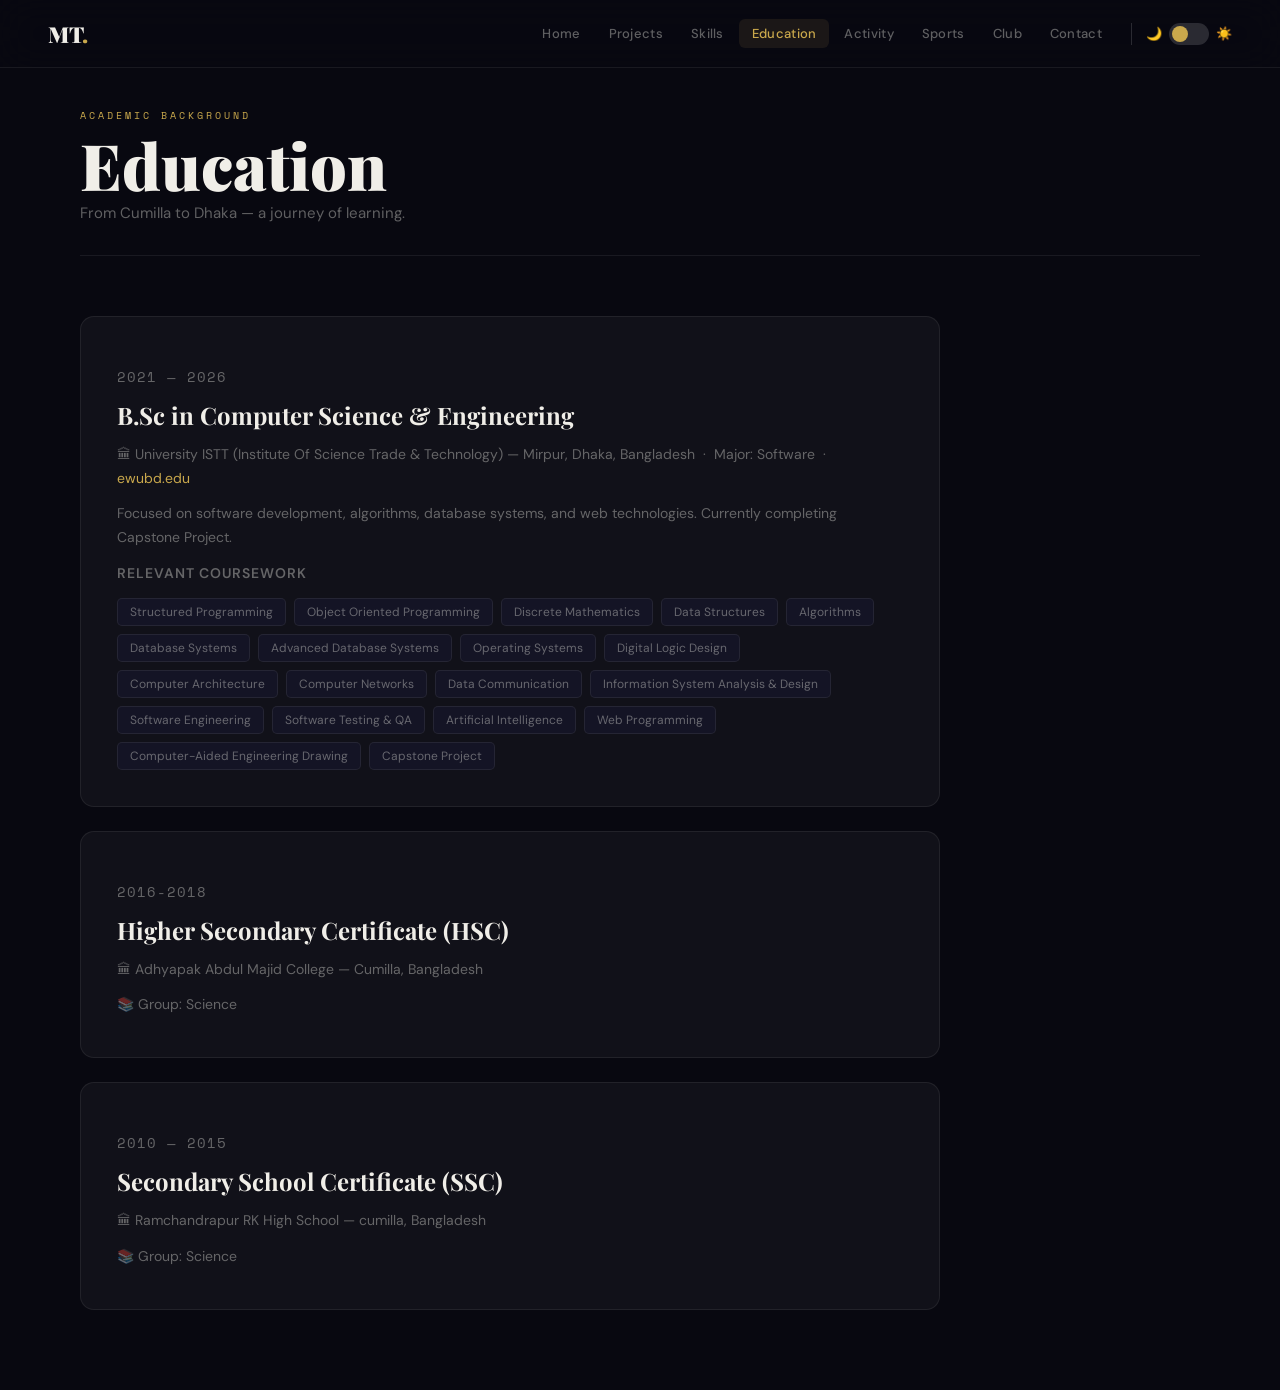
==== education.html @ 7c462a5c "first commit" ====
<!DOCTYPE html>
<html lang="en">
<head>
  <meta charset="UTF-8"/>
  <meta name="viewport" content="width=device-width, initial-scale=1.0"/>
  <title>Education | Mahir Tajwar</title>
  <link rel="stylesheet" href="style.css"/>
</head>
<body>

<header class="navbar">
  <a href="index.html" class="logo">MT<span>.</span></a>
  <nav id="navLinks" class="nav-links">
    <a href="index.html">Home</a>
    <a href="projects.html">Projects</a>
    <a href="skills.html">Skills</a>
    <a href="education.html">Education</a>
    <a href="activity.html">Activity</a>
    <a href="sport.html">Sports</a>
    <a href="club.html">Club</a>
    <a href="contact.html">Contact</a>
    <div class="theme-wrap">
      <span class="theme-label">🌙</span>
      <button class="theme-toggle" id="themeToggle" aria-label="Toggle theme"></button>
      <span class="theme-label">☀️</span>
    </div>
  </nav>
  <button class="menu-btn" id="menuBtn" type="button">☰</button>
</header>

<main class="page-wrap">
  <div class="pg-head">
    <div class="pg-title-block">
      <p class="pg-label">Academic Background</p>
      <h1 class="pg-title">Education</h1>
      <p class="pg-sub">From Cumilla to Dhaka — a journey of learning.</p>
    </div>
  </div>

  <div class="edu-list">

    <div class="edu-card">
      <p class="edu-year">2021 — 2026</p>
      <h3>B.Sc in Computer Science &amp; Engineering</h3>
      <p class="edu-where">🏛  University ISTT (Institute Of Science Trade & Technology) — Mirpur, Dhaka, Bangladesh &nbsp;·&nbsp; Major: Software &nbsp;·&nbsp; <a href="https://ewubd.edu/" target="_blank" rel="noopener" style="color:var(--gold);text-decoration:none;">ewubd.edu</a></p>
      <p>Focused on software development, algorithms, database systems, and web technologies. Currently completing Capstone Project.</p>
      <p class="edu-courses-label">Relevant Coursework</p>
      <div class="courses-wrap">
        <span class="course-chip">Structured Programming</span>
        <span class="course-chip">Object Oriented Programming</span>
        <span class="course-chip">Discrete Mathematics</span>
        <span class="course-chip">Data Structures</span>
        <span class="course-chip">Algorithms</span>
        <span class="course-chip">Database Systems</span>
        <span class="course-chip">Advanced Database Systems</span>
        <span class="course-chip">Operating Systems</span>
        <span class="course-chip">Digital Logic Design</span>
        <span class="course-chip">Computer Architecture</span>
        <span class="course-chip">Computer Networks</span>
        <span class="course-chip">Data Communication</span>
        <span class="course-chip">Information System Analysis &amp; Design</span>
        <span class="course-chip">Software Engineering</span>
        <span class="course-chip">Software Testing &amp; QA</span>
        <span class="course-chip">Artificial Intelligence</span>
        <span class="course-chip">Web Programming</span>
        <span class="course-chip">Computer-Aided Engineering Drawing</span>
        <span class="course-chip">Capstone Project</span>
      </div>
    </div>

    <div class="edu-card">
      <p class="edu-year">2016-2018</p>
      <h3>Higher Secondary Certificate (HSC)</h3>
      <p class="edu-where">🏛 Adhyapak Abdul Majid College — Cumilla, Bangladesh</p>
      <p class="edu-where">📚 Group: Science</p>
    </div>

    <div class="edu-card">
      <p class="edu-year">2010 — 2015</p>
      <h3>Secondary School Certificate (SSC)</h3>
      <p class="edu-where">🏛 Ramchandrapur RK High School — cumilla, Bangladesh</p>
      <p class="edu-where">📚 Group: Science</p>
    </div>

  </div>
</main>

<script src="script.js"></script>
</body>
</html>
---- style.css ----
/* ===================================================
   WASTY PORTFOLIO — EDITORIAL REDESIGN
   Aesthetic: Bold Editorial × Refined Dark Luxury
   =================================================== */

@import url('https://fonts.googleapis.com/css2?family=Playfair+Display:ital,wght@0,400;0,700;0,900;1,400;1,700&family=DM+Sans:wght@300;400;500;600&family=Space+Mono:wght@400;700&display=swap');

/* ── TOKENS ──────────────────────────────────────── */
:root {
  --bg:        #080810;
  --bg2:       #0e0e1a;
  --bg3:       #141425;
  --card:      rgba(255,255,255,0.04);
  --card-h:    rgba(255,255,255,0.07);
  --border:    rgba(255,255,255,0.07);
  --border2:   rgba(255,255,255,0.14);

  --text:      #f0eee8;
  --text2:     rgba(240,238,232,0.68);
  --text3:     rgba(240,238,232,0.38);

  --gold:      #c9a84c;
  --gold2:     #e8c97a;
  --coral:     #e8705a;
  --mint:      #5ec4b0;
  --lavender:  #a78bdc;

  --nav-bg:    rgba(8,8,16,0.88);
  --shadow:    0 20px 60px rgba(0,0,0,0.6);
  --shadow2:   0 4px 20px rgba(0,0,0,0.3);
}

body.light {
  --bg:        #faf8f2;
  --bg2:       #f2efe7;
  --bg3:       #e8e4d8;
  --card:      rgba(0,0,0,0.04);
  --card-h:    rgba(0,0,0,0.07);
  --border:    rgba(0,0,0,0.08);
  --border2:   rgba(0,0,0,0.16);

  --text:      #1a1814;
  --text2:     rgba(26,24,20,0.68);
  --text3:     rgba(26,24,20,0.40);

  --gold:      #a07830;
  --gold2:     #c49a40;
  --coral:     #d45840;
  --mint:      #3a9e8c;
  --lavender:  #7c5ec0;

  --nav-bg:    rgba(250,248,242,0.92);
  --shadow:    0 20px 60px rgba(0,0,0,0.12);
  --shadow2:   0 4px 20px rgba(0,0,0,0.08);
}

/* ── RESET ───────────────────────────────────────── */
*, *::before, *::after { margin:0; padding:0; box-sizing:border-box; }

html { scroll-behavior: smooth; }

body {
  font-family: 'DM Sans', sans-serif;
  background: var(--bg);
  color: var(--text);
  transition: background .4s, color .4s;
  overflow-x: hidden;
}

/* ── NAVBAR ──────────────────────────────────────── */
.navbar {
  position: fixed;
  top: 0; left: 0; right: 0;
  z-index: 1000;
  display: flex;
  align-items: center;
  justify-content: space-between;
  padding: 0 48px;
  height: 68px;
  background: var(--nav-bg);
  backdrop-filter: blur(20px) saturate(1.4);
  border-bottom: 1px solid var(--border);
  transition: background .4s, border-color .4s;
}

/* Logo */
.logo {
  font-family: 'Playfair Display', serif;
  font-size: 22px;
  font-weight: 900;
  color: var(--text);
  letter-spacing: -0.5px;
  transition: opacity .3s, transform .3s;
  flex-shrink: 0;
  text-decoration: none;
}
.logo span { color: var(--gold); }
.logo.hide { transform: translateY(-40px); opacity: 0; pointer-events: none; }

/* Desktop nav */
.nav-links {
  display: flex;
  align-items: center;
  gap: 2px;
}

.nav-links a {
  font-family: 'DM Sans', sans-serif;
  font-size: 13px;
  font-weight: 500;
  letter-spacing: 0.3px;
  padding: 6px 13px;
  border-radius: 6px;
  text-decoration: none;
  color: var(--text3);
  transition: color .2s, background .2s;
  white-space: nowrap;
}
.nav-links a:hover { color: var(--text); background: var(--card-h); }
.nav-links a.active {
  color: var(--gold);
  background: rgba(201,168,76,0.1);
}

/* Theme toggle */
.theme-wrap {
  display: flex;
  align-items: center;
  gap: 7px;
  margin-left: 14px;
  padding-left: 14px;
  border-left: 1px solid var(--border2);
}
.theme-label { font-size: 13px; line-height: 1; }
.theme-toggle {
  width: 40px; height: 22px;
  border-radius: 999px;
  background: var(--border2);
  border: none;
  cursor: pointer;
  position: relative;
  transition: .3s;
}
.theme-toggle::after {
  content: '';
  position: absolute;
  top: 3px; left: 3px;
  width: 16px; height: 16px;
  border-radius: 50%;
  background: var(--gold);
  transition: transform .3s;
}
body.light .theme-toggle::after { transform: translateX(18px); }

/* Hamburger */
.menu-btn {
  display: none;
  width: 38px; height: 38px;
  border-radius: 10px;
  border: 1px solid var(--border2);
  background: var(--card);
  color: var(--text);
  cursor: pointer;
  font-size: 18px;
  align-items: center;
  justify-content: center;
  transition: .2s;
}
.menu-btn:hover, .menu-btn.active { border-color: var(--gold); color: var(--gold); }

/* ── HERO ────────────────────────────────────────── */
.hero {
  min-height: 100vh;
  display: grid;
  grid-template-columns: 1fr 1fr;
  overflow: hidden;
  padding-top: 68px;
}

.hero-left {
  display: flex;
  flex-direction: column;
  justify-content: center;
  padding: 80px 60px 80px 80px;
  position: relative;
  z-index: 2;
}

.hero-eyebrow {
  font-family: 'Space Mono', monospace;
  font-size: 11px;
  letter-spacing: 3px;
  text-transform: uppercase;
  color: var(--gold);
  margin-bottom: 24px;
  display: flex;
  align-items: center;
  gap: 12px;
}
.hero-eyebrow::before {
  content: '';
  display: block;
  width: 30px;
  height: 1px;
  background: var(--gold);
}

.hero-name {
  font-family: 'Playfair Display', serif;
  font-size: clamp(52px, 6vw, 88px);
  font-weight: 900;
  line-height: 0.95;
  color: var(--text);
  margin-bottom: 8px;
}
.hero-name em {
  font-style: italic;
  color: var(--gold2);
  display: block;
}

.hero-tagline {
  font-family: 'DM Sans', sans-serif;
  font-size: 15px;
  line-height: 1.75;
  color: var(--text2);
  margin-top: 24px;
  max-width: 420px;
}

.hero-pills {
  display: flex;
  flex-wrap: wrap;
  gap: 8px;
  margin-top: 28px;
}
.hero-pill {
  font-size: 12px;
  font-weight: 500;
  padding: 5px 14px;
  border-radius: 4px;
  border: 1px solid var(--border2);
  color: var(--text3);
  font-family: 'Space Mono', monospace;
  letter-spacing: 0.3px;
}

.hero-cta {
  display: flex;
  gap: 14px;
  margin-top: 40px;
  flex-wrap: wrap;
}

/* Right: photo panel */
.hero-right {
  position: relative;
  overflow: hidden;
}
.hero-right img {
  width: 100%;
  height: 100%;
  object-fit: cover;
  object-position: center 15%;
  display: block;
}
.hero-right::after {
  content: '';
  position: absolute;
  inset: 0;
  background: linear-gradient(to right, var(--bg) 0%, transparent 40%);
}

/* ── BUTTONS ─────────────────────────────────────── */
.btn-primary {
  display: inline-flex;
  align-items: center;
  gap: 8px;
  padding: 13px 28px;
  border-radius: 6px;
  background: var(--gold);
  color: #080810;
  font-family: 'DM Sans', sans-serif;
  font-size: 14px;
  font-weight: 600;
  text-decoration: none;
  transition: .25s;
  border: 2px solid var(--gold);
}
.btn-primary:hover { background: var(--gold2); border-color: var(--gold2); }

.btn-ghost {
  display: inline-flex;
  align-items: center;
  gap: 8px;
  padding: 13px 28px;
  border-radius: 6px;
  border: 2px solid var(--border2);
  color: var(--text);
  font-family: 'DM Sans', sans-serif;
  font-size: 14px;
  font-weight: 500;
  text-decoration: none;
  transition: .25s;
}
.btn-ghost:hover { border-color: var(--gold); color: var(--gold); }

/* ── PAGE WRAPPER ────────────────────────────────── */
.page-wrap {
  padding: 108px 80px 80px;
  min-height: 100vh;
  background: var(--bg);
  transition: background .4s;
}

/* Page header */
.pg-head {
  margin-bottom: 60px;
  display: flex;
  align-items: flex-end;
  justify-content: space-between;
  gap: 24px;
  border-bottom: 1px solid var(--border);
  padding-bottom: 32px;
}

.pg-title-block {}
.pg-label {
  font-family: 'Space Mono', monospace;
  font-size: 10px;
  letter-spacing: 3px;
  text-transform: uppercase;
  color: var(--gold);
  margin-bottom: 10px;
}
.pg-title {
  font-family: 'Playfair Display', serif;
  font-size: clamp(44px, 5vw, 72px);
  font-weight: 900;
  color: var(--text);
  line-height: 1;
}
.pg-sub {
  font-size: 15px;
  color: var(--text3);
  margin-top: 6px;
}

/* ── PROJECTS ────────────────────────────────────── */
.project-grid {
  display: grid;
  grid-template-columns: repeat(auto-fill, minmax(340px, 1fr));
  gap: 24px;
}

.project-card {
  background: var(--card);
  border: 1px solid var(--border);
  border-radius: 14px;
  padding: 32px;
  transition: .3s;
  position: relative;
  overflow: hidden;
}
.project-card::before {
  content: '';
  position: absolute;
  top: 0; left: 0; right: 0;
  height: 2px;
  background: linear-gradient(90deg, var(--gold), var(--coral));
  opacity: 0;
  transition: opacity .3s;
}
.project-card:hover { transform: translateY(-5px); background: var(--card-h); box-shadow: var(--shadow2); }
.project-card:hover::before { opacity: 1; }

.project-num {
  font-family: 'Space Mono', monospace;
  font-size: 11px;
  color: var(--text3);
  letter-spacing: 1px;
  margin-bottom: 14px;
}
.project-card h3 {
  font-family: 'Playfair Display', serif;
  font-size: 22px;
  font-weight: 700;
  color: var(--text);
  margin-bottom: 10px;
  line-height: 1.2;
}
.project-card p {
  font-size: 14px;
  line-height: 1.7;
  color: var(--text2);
}
.project-tags {
  display: flex;
  flex-wrap: wrap;
  gap: 6px;
  margin-top: 18px;
}
.tag {
  font-size: 11px;
  font-family: 'Space Mono', monospace;
  padding: 4px 10px;
  border-radius: 4px;
  background: var(--bg3);
  border: 1px solid var(--border);
  color: var(--text3);
  letter-spacing: 0.3px;
}
.project-link {
  display: inline-flex;
  align-items: center;
  gap: 6px;
  margin-top: 20px;
  font-size: 13px;
  font-weight: 500;
  color: var(--gold);
  text-decoration: none;
  border-bottom: 1px solid transparent;
  transition: border-color .2s;
}
.project-link:hover { border-color: var(--gold); }

/* ── SKILLS ──────────────────────────────────────── */
.skills-layout {
  display: grid;
  grid-template-columns: 1.2fr 1fr;
  gap: 60px;
  align-items: start;
}

.skill-row {
  margin-bottom: 22px;
}
.skill-meta {
  display: flex;
  justify-content: space-between;
  align-items: center;
  margin-bottom: 8px;
}
.skill-name-text {
  font-size: 14px;
  font-weight: 500;
  color: var(--text2);
}
.skill-pct {
  font-family: 'Space Mono', monospace;
  font-size: 11px;
  color: var(--text3);
}
.skill-bar {
  width: 100%;
  height: 3px;
  background: var(--border);
  border-radius: 999px;
  overflow: hidden;
}
.skill-fill {
  height: 100%;
  background: linear-gradient(90deg, var(--gold), var(--gold2));
  border-radius: 999px;
  transition: width 1.2s cubic-bezier(.16,1,.3,1);
}

.skills-sidebar h3 {
  font-family: 'Playfair Display', serif;
  font-size: 20px;
  font-weight: 700;
  color: var(--text);
  margin-bottom: 16px;
  margin-top: 36px;
}
.skills-sidebar h3:first-child { margin-top: 0; }
.pill-group { display: flex; flex-wrap: wrap; gap: 8px; }
.pill {
  font-size: 13px;
  padding: 7px 14px;
  border-radius: 6px;
  background: var(--card);
  border: 1px solid var(--border);
  color: var(--text2);
  transition: .2s;
}
.pill:hover { border-color: var(--gold); color: var(--gold); }

/* ── EDUCATION ───────────────────────────────────── */
.edu-list { display: flex; flex-direction: column; gap: 24px; max-width: 860px; }

.edu-card {
  background: var(--card);
  border: 1px solid var(--border);
  border-radius: 14px;
  padding: 36px;
  transition: .3s;
  position: relative;
}
.edu-card:hover { background: var(--card-h); }
.edu-year {
  font-family: 'Space Mono', monospace;
  font-size: 11px;
  color: var(--gold);
  letter-spacing: 1px;
  margin-bottom: 10px;
}
.edu-card h3 {
  font-family: 'Playfair Display', serif;
  font-size: 24px;
  font-weight: 700;
  color: var(--text);
  margin-bottom: 6px;
}
.edu-where {
  font-size: 14px;
  color: var(--text2);
  margin-bottom: 4px;
}
.edu-card p {
  font-size: 14px;
  line-height: 1.7;
  color: var(--text3);
  margin-top: 12px;
}
.edu-courses-label {
  font-size: 12px;
  font-weight: 600;
  letter-spacing: 1px;
  text-transform: uppercase;
  color: var(--gold);
  margin-top: 24px;
  margin-bottom: 12px;
}
.courses-wrap { display: flex; flex-wrap: wrap; gap: 8px; }
.course-chip {
  font-size: 12px;
  padding: 5px 12px;
  border-radius: 5px;
  background: var(--bg3);
  border: 1px solid var(--border);
  color: var(--text3);
}

/* ── ACTIVITY ────────────────────────────────────── */
.activity-grid {
  display: grid;
  grid-template-columns: repeat(auto-fill, minmax(300px, 1fr));
  gap: 20px;
}
.act-card {
  background: var(--card);
  border: 1px solid var(--border);
  border-radius: 14px;
  padding: 28px;
  transition: .3s;
}
.act-card:hover { transform: translateY(-4px); background: var(--card-h); }
.act-icon {
  width: 42px; height: 42px;
  border-radius: 10px;
  background: rgba(201,168,76,0.1);
  border: 1px solid rgba(201,168,76,0.2);
  display: grid;
  place-items: center;
  font-size: 18px;
  margin-bottom: 18px;
}
.act-card h3 {
  font-family: 'Playfair Display', serif;
  font-size: 17px;
  font-weight: 700;
  color: var(--text);
  margin-bottom: 8px;
  line-height: 1.3;
}
.act-card p { font-size: 14px; line-height: 1.65; color: var(--text2); }

/* ── SPORTS ──────────────────────────────────────── */
.sports-hero {
  width: 100%;
  aspect-ratio: 21/9;
  object-fit: cover;
  object-position: center 30%;
  border-radius: 16px;
  margin-bottom: 56px;
  display: block;
}

.player-profile {
  display: grid;
  grid-template-columns: 1fr 1.4fr;
  gap: 28px;
  max-width: 900px;
  align-items: start;
}

.player-card {
  background: linear-gradient(145deg, #12261a, #0a1c12);
  border: 1px solid rgba(94,196,176,0.18);
  border-radius: 18px;
  padding: 36px;
  position: relative;
  overflow: hidden;
}
body.light .player-card {
  background: linear-gradient(145deg, #e8f7ef, #d4f0e4);
  border-color: rgba(58,158,140,0.3);
}
.player-card::before {
  content: '';
  position: absolute;
  top: -60px; right: -60px;
  width: 180px; height: 180px;
  border-radius: 50%;
  background: rgba(94,196,176,0.06);
}
.player-badge-text {
  font-family: 'Space Mono', monospace;
  font-size: 10px;
  letter-spacing: 3px;
  text-transform: uppercase;
  color: var(--mint);
  margin-bottom: 16px;
}
.player-name-text {
  font-family: 'Playfair Display', serif;
  font-size: 30px;
  font-weight: 900;
  color: var(--text);
  margin-bottom: 24px;
  line-height: 1.1;
}
body.light .player-name-text { color: #0a1a0f; }
.player-stat-grid {
  display: grid;
  grid-template-columns: 1fr 1fr;
  gap: 14px;
}
.p-stat {
  padding: 12px 14px;
  background: rgba(255,255,255,0.05);
  border-radius: 10px;
  border: 1px solid rgba(255,255,255,0.06);
}
body.light .p-stat {
  background: rgba(0,0,0,0.04);
  border-color: rgba(0,0,0,0.08);
}
.p-stat-label {
  font-size: 10px;
  font-family: 'Space Mono', monospace;
  color: var(--mint);
  letter-spacing: 1px;
  margin-bottom: 4px;
  text-transform: uppercase;
}
.p-stat-value {
  font-size: 15px;
  font-weight: 600;
  color: var(--text);
}
.p-stat-value.big {
  font-family: 'Playfair Display', serif;
  font-size: 28px;
  font-weight: 900;
  color: var(--mint);
}
.player-watermark {
  position: absolute;
  bottom: 8px; right: 16px;
  font-family: 'Playfair Display', serif;
  font-size: 72px;
  font-weight: 900;
  color: rgba(94,196,176,0.06);
  line-height: 1;
  pointer-events: none;
  user-select: none;
}

.sports-desc {
  background: var(--card);
  border: 1px solid var(--border);
  border-radius: 14px;
  padding: 32px;
}
.sports-desc h3 {
  font-family: 'Playfair Display', serif;
  font-size: 22px;
  font-weight: 700;
  color: var(--text);
  margin-bottom: 16px;
}
.sports-desc p {
  font-size: 15px;
  line-height: 1.8;
  color: var(--text2);
}

/* ── CLUB ────────────────────────────────────────── */
.timeline-roles {
  display: flex;
  flex-direction: column;
  gap: 0;
  max-width: 600px;
  margin-bottom: 60px;
}
.t-role {
  display: flex;
  gap: 20px;
  padding: 0 0 32px 0;
  position: relative;
}
.t-role:last-child { padding-bottom: 0; }
.t-dot-col {
  display: flex;
  flex-direction: column;
  align-items: center;
  gap: 0;
  flex-shrink: 0;
  width: 20px;
}
.t-dot {
  width: 12px; height: 12px;
  border-radius: 50%;
  background: var(--gold);
  border: 2px solid var(--bg);
  flex-shrink: 0;
  margin-top: 5px;
}
.t-line {
  flex: 1;
  width: 1px;
  background: var(--border2);
  margin-top: 4px;
}
.t-role:last-child .t-line { display: none; }
.t-role-info {}
.t-period {
  font-family: 'Space Mono', monospace;
  font-size: 10px;
  color: var(--gold);
  letter-spacing: 1.5px;
  text-transform: uppercase;
  margin-bottom: 4px;
}
.t-title {
  font-size: 16px;
  font-weight: 600;
  color: var(--text);
}

.section-label {
  font-family: 'Space Mono', monospace;
  font-size: 10px;
  letter-spacing: 3px;
  text-transform: uppercase;
  color: var(--gold);
  margin-bottom: 16px;
  display: flex;
  align-items: center;
  gap: 12px;
}
.section-label::after {
  content: '';
  flex: 1;
  height: 1px;
  background: var(--border);
}

.event-chips {
  display: flex;
  flex-wrap: wrap;
  gap: 10px;
  margin-bottom: 40px;
}
.ev-chip {
  font-size: 13px;
  padding: 8px 16px;
  border-radius: 8px;
  background: var(--card);
  border: 1px solid var(--border);
  color: var(--text2);
  transition: .2s;
}
.ev-chip:hover { border-color: var(--gold); color: var(--text); }

.cert-list { display: flex; flex-direction: column; gap: 10px; margin-bottom: 40px; }
.cert-row {
  display: flex;
  align-items: center;
  gap: 14px;
  padding: 15px 20px;
  background: var(--card);
  border: 1px solid var(--border);
  border-radius: 10px;
  font-size: 14px;
  color: var(--text2);
  transition: .2s;
}
.cert-row:hover { border-color: var(--mint); color: var(--text); }
.cert-ico {
  width: 34px; height: 34px;
  border-radius: 9px;
  background: rgba(94,196,176,0.1);
  display: grid;
  place-items: center;
  font-size: 16px;
  flex-shrink: 0;
}

/* ── PHOTO GALLERY ───────────────────────────────── */
.gallery-masonry {
  display: grid;
  grid-template-columns: repeat(3, 1fr);
  gap: 14px;
  margin-top: 8px;
}
.g-item {
  border-radius: 12px;
  overflow: hidden;
  cursor: pointer;
  background: var(--bg3);
  position: relative;
}
.g-item img {
  width: 100%;
  height: 100%;
  object-fit: cover;
  display: block;
  transition: transform .4s cubic-bezier(.16,1,.3,1), filter .4s;
  filter: brightness(0.88);
}
.g-item:hover img { transform: scale(1.06); filter: brightness(1); }
.g-item.tall { grid-row: span 2; aspect-ratio: 3/4; }
.g-item:not(.tall) { aspect-ratio: 4/3; }

/* Lightbox */
.lightbox {
  display: none;
  position: fixed;
  inset: 0;
  background: rgba(0,0,0,0.94);
  z-index: 9999;
  align-items: center;
  justify-content: center;
}
.lightbox.open { display: flex; }
.lightbox img {
  max-width: 90vw;
  max-height: 88vh;
  border-radius: 10px;
  object-fit: contain;
}
.lightbox-close {
  position: absolute;
  top: 22px; right: 28px;
  font-size: 30px;
  color: #fff;
  cursor: pointer;
  opacity: .6;
  transition: opacity .2s;
  background: none;
  border: none;
  line-height: 1;
}
.lightbox-close:hover { opacity: 1; }

/* ── CONTACT ─────────────────────────────────────── */
.contact-layout {
  display: grid;
  grid-template-columns: 1fr 1fr;
  gap: 80px;
  align-items: start;
  max-width: 1100px;
}

.contact-intro h2 {
  font-family: 'Playfair Display', serif;
  font-size: clamp(36px, 4vw, 56px);
  font-weight: 900;
  line-height: 1.05;
  color: var(--text);
  margin-bottom: 18px;
}
.contact-intro h2 em { color: var(--gold2); font-style: italic; }
.contact-intro p {
  font-size: 15px;
  line-height: 1.8;
  color: var(--text2);
}

.contact-links { display: flex; flex-direction: column; gap: 12px; }
.c-link {
  display: flex;
  align-items: center;
  gap: 16px;
  padding: 18px 22px;
  border-radius: 12px;
  text-decoration: none;
  color: var(--text);
  background: var(--card);
  border: 1px solid var(--border);
  transition: .25s;
}
.c-link:hover { transform: translateX(6px); border-color: var(--gold); }
.c-icon {
  width: 44px; height: 44px;
  border-radius: 11px;
  background: rgba(201,168,76,0.08);
  border: 1px solid rgba(201,168,76,0.15);
  display: grid;
  place-items: center;
  color: var(--gold);
  flex-shrink: 0;
}
.c-text .c-label { font-size: 11px; font-family: 'Space Mono', monospace; color: var(--text3); letter-spacing: 0.5px; display: block; margin-bottom: 2px; }
.c-text .c-value { font-size: 14px; font-weight: 500; color: var(--text); }

/* ── RESPONSIVE ──────────────────────────────────── */
@media (max-width: 960px) {
  .navbar { padding: 0 20px; }
  .nav-links {
    display: none;
    position: absolute;
    top: 68px; right: 16px;
    flex-direction: column;
    width: 240px;
    padding: 12px;
    background: var(--nav-bg);
    border: 1px solid var(--border2);
    border-radius: 14px;
    backdrop-filter: blur(20px);
    box-shadow: var(--shadow);
    gap: 2px;
    z-index: 9999;
  }
  .nav-links.open { display: flex; }
  .nav-links a { padding: 10px 14px; border-radius: 8px; }
  .theme-wrap { margin-left: 0; padding-left: 0; border-left: none; margin: 8px 14px 4px; }
  .menu-btn { display: flex; }

  .hero { grid-template-columns: 1fr; }
  .hero-right { height: 55vw; max-height: 420px; }
  .hero-right::after { background: linear-gradient(to top, var(--bg) 0%, transparent 50%); }
  .hero-left { padding: 40px 24px 40px; order: 2; margin-top: -60px; }

  .page-wrap { padding: 100px 24px 60px; }
  .pg-head { flex-direction: column; align-items: flex-start; gap: 8px; }

  .skills-layout { grid-template-columns: 1fr; gap: 40px; }
  .player-profile { grid-template-columns: 1fr; }
  .contact-layout { grid-template-columns: 1fr; gap: 40px; }

  .gallery-masonry { grid-template-columns: repeat(2, 1fr); }
  .g-item.tall { grid-row: span 1; aspect-ratio: 4/3; }

  .sports-hero { aspect-ratio: 16/9; }
}

@media (max-width: 560px) {
  .hero-name { font-size: 48px; }
  .pg-title { font-size: 40px; }
  .gallery-masonry { grid-template-columns: 1fr; }
  .event-chips { gap: 7px; }
}
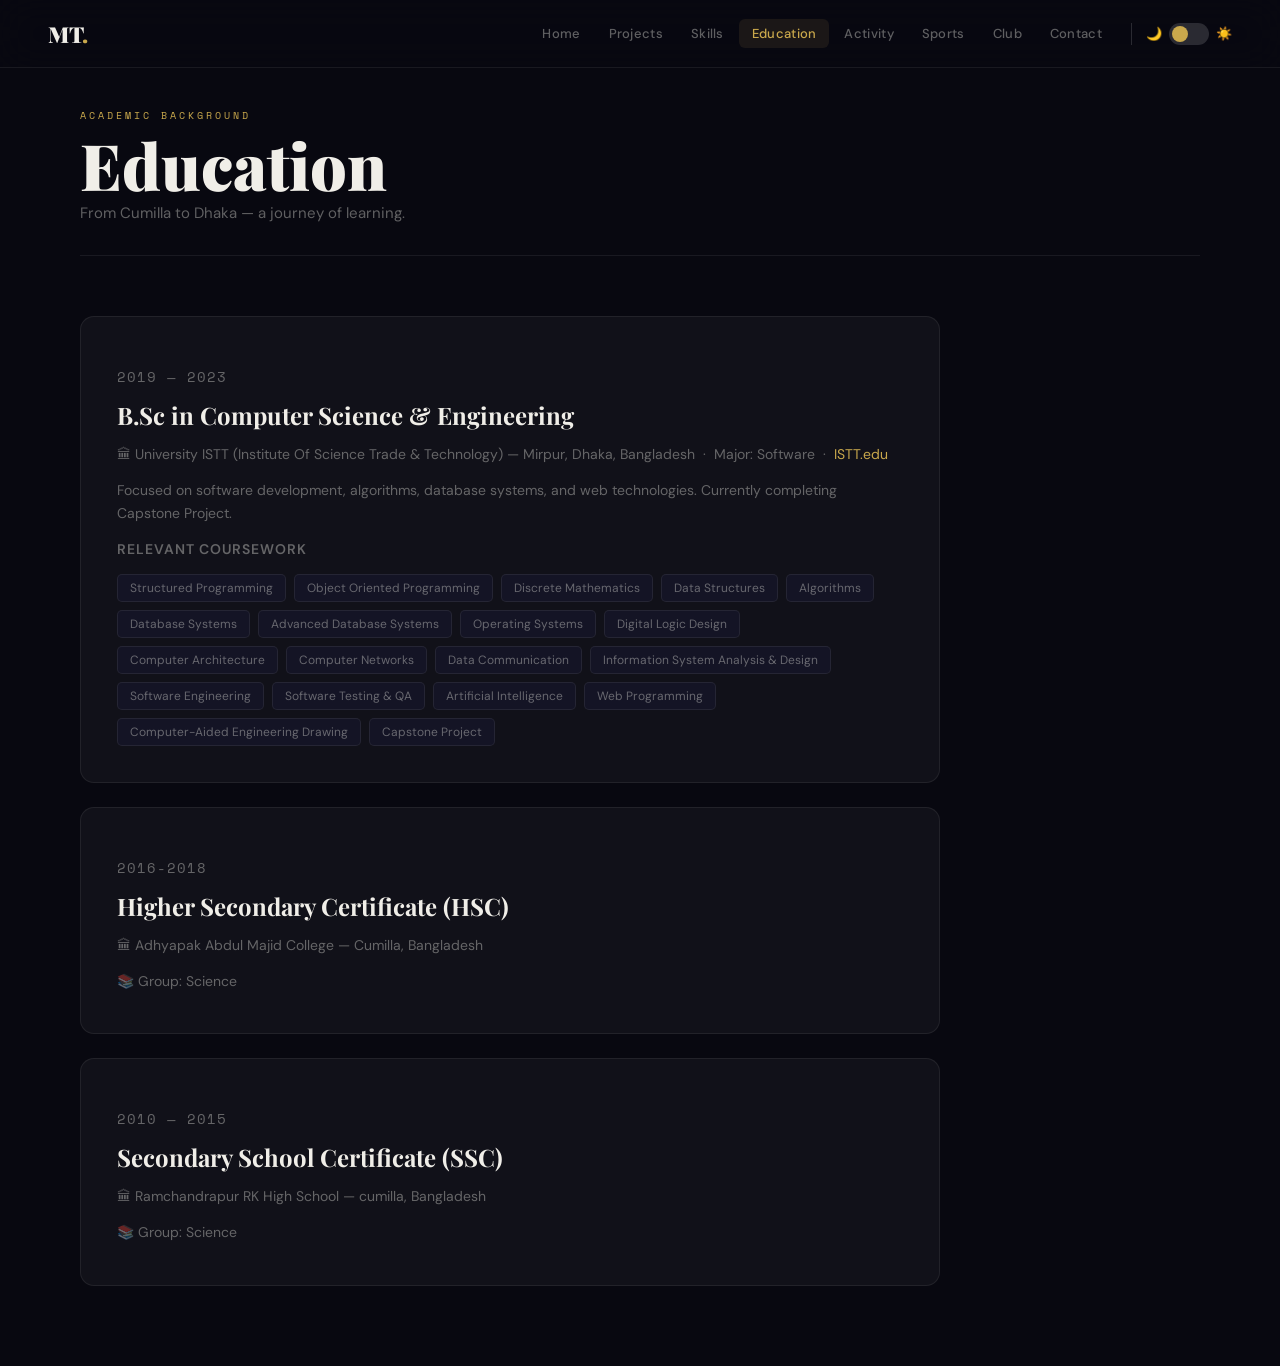
==== commit 306c6ef4: "Update education.html" ====
--- a/education.html
+++ b/education.html
@@ -40,9 +40,9 @@
   <div class="edu-list">
 
     <div class="edu-card">
-      <p class="edu-year">2021 — 2026</p>
+      <p class="edu-year">2019 — 2023</p>
       <h3>B.Sc in Computer Science &amp; Engineering</h3>
-      <p class="edu-where">🏛  University ISTT (Institute Of Science Trade & Technology) — Mirpur, Dhaka, Bangladesh &nbsp;·&nbsp; Major: Software &nbsp;·&nbsp; <a href="https://ewubd.edu/" target="_blank" rel="noopener" style="color:var(--gold);text-decoration:none;">ewubd.edu</a></p>
+      <p class="edu-where">🏛  University ISTT (Institute Of Science Trade & Technology) — Mirpur, Dhaka, Bangladesh &nbsp;·&nbsp; Major: Software &nbsp;·&nbsp; <a href="https://ISTT.edu.bd/" target="_blank" rel="noopener" style="color:var(--gold);text-decoration:none;">ISTT.edu</a></p>
       <p>Focused on software development, algorithms, database systems, and web technologies. Currently completing Capstone Project.</p>
       <p class="edu-courses-label">Relevant Coursework</p>
       <div class="courses-wrap">
